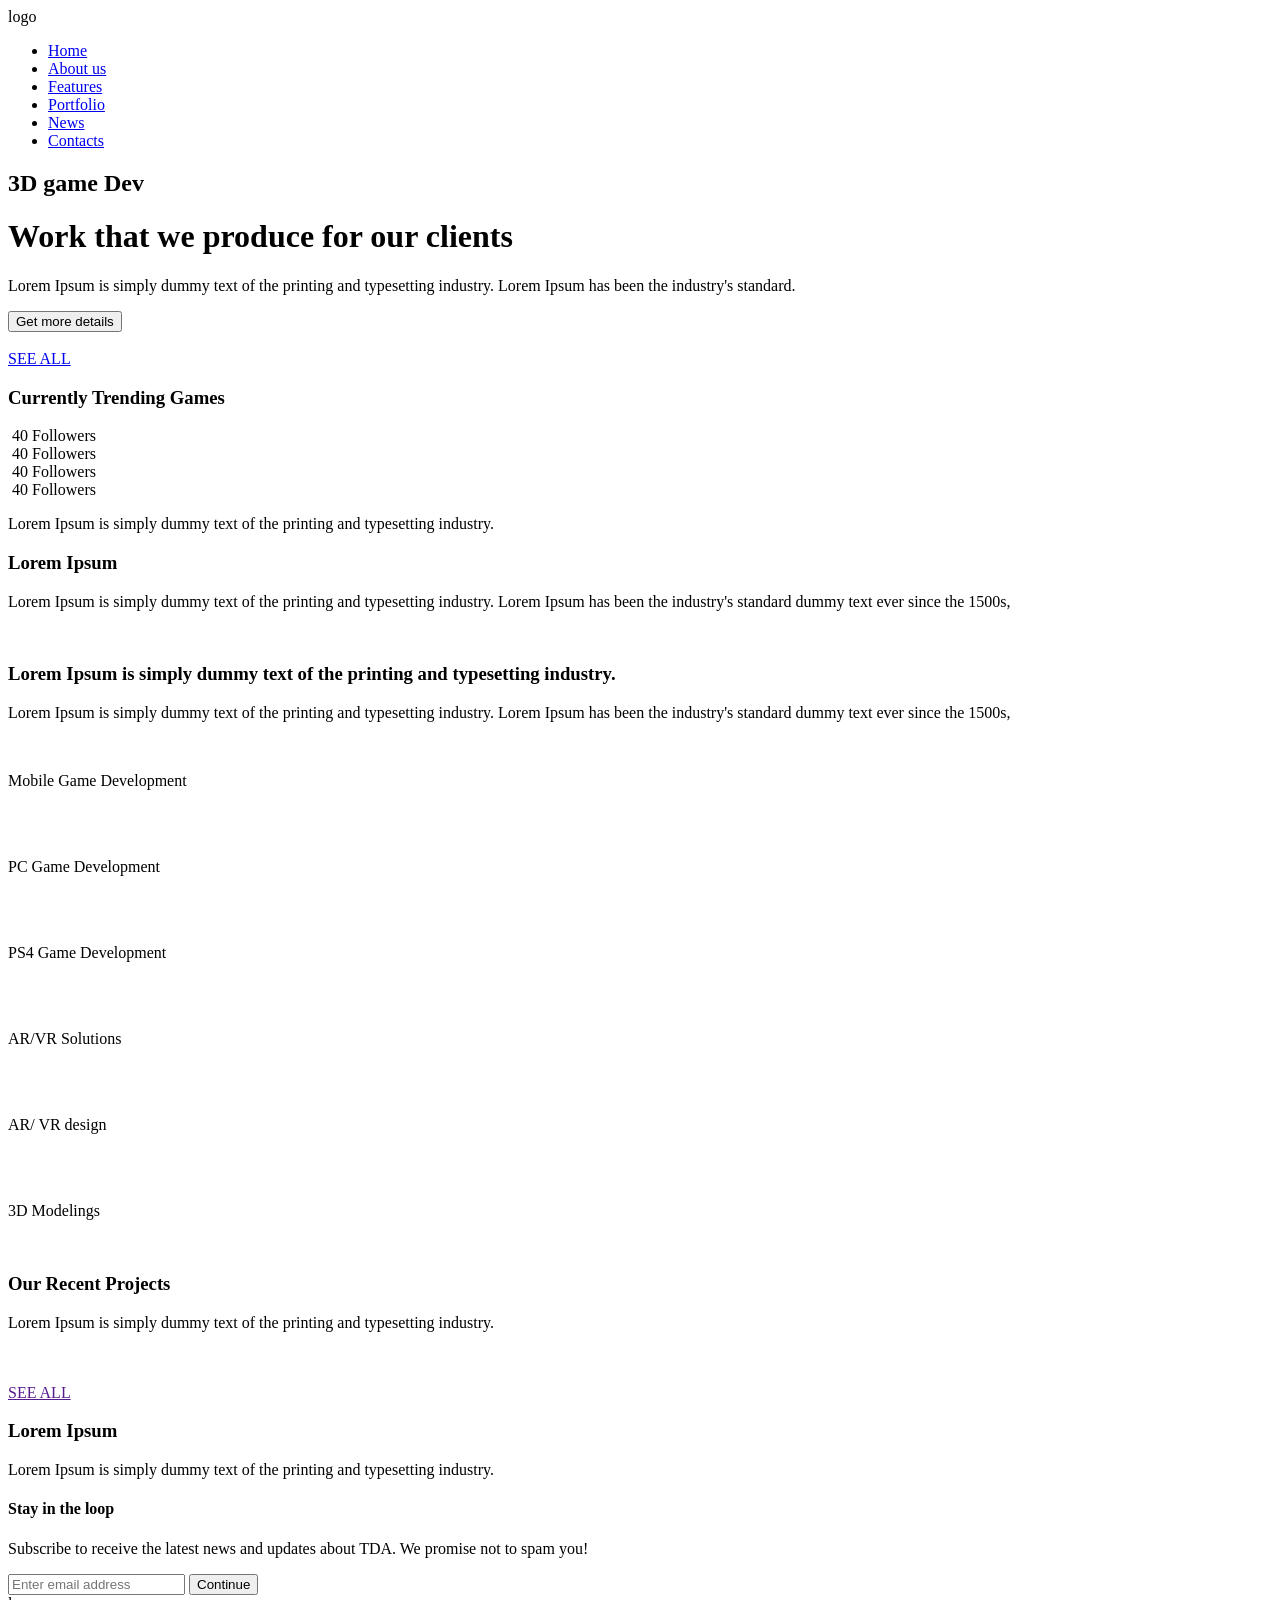
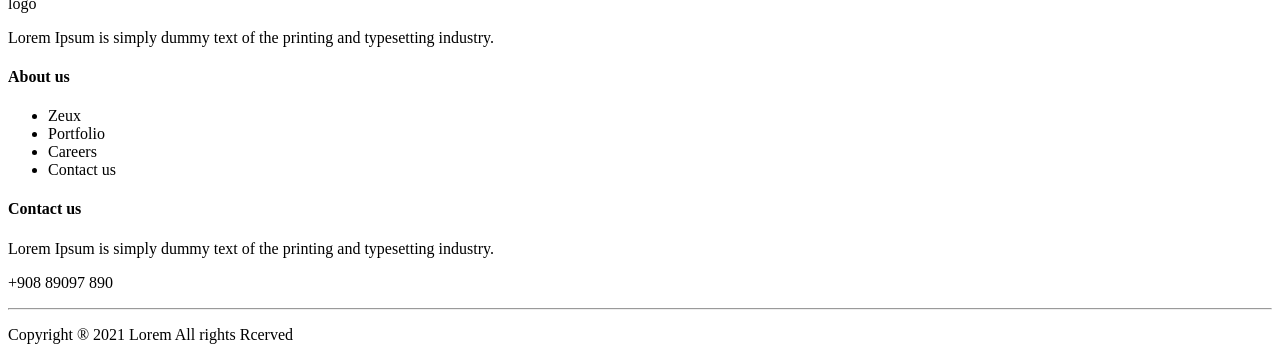
==== index.html @ 7bbe7b7e "Add files via upload" ====
<!DOCTYPE html>
<html lang="en">

<head>
    <meta charset="UTF-8">
    <meta name="viewport" content="width=device-width, initial-scale=1.0">
    <title>Game Website</title>
    <link rel="stylesheet" href="css/main.css">
</head>

<body>
    <div class="wrapper">
        <header class="container">
            <span class="logo">logo</span>
            <div class="burger" id="burgerBtn">
                <span></span><span></span><span></span>
            </div>
            <nav id="mainNav">
                <ul>
                    <li class="active"><a href="index.html">Home</a></li>
                    <li><a href="about.html">About us</a></li>
                    <li><a href="#features">Features</a></li>
                    <li><a href="#">Portfolio</a></li>
                    <li><a href="#">News</a></li>
                    <li class="btn"><a href="contacts.html">Contacts</a></li>
                </ul>
            </nav>
        </header>

        <div class="hero container">
            <div class="hero--info">
                <h2>3D game Dev</h2>
                <h1>Work that we produce for our clients</h1>
                <p>Lorem Ipsum is simply dummy text of the printing and typesetting industry. Lorem Ipsum has been the industry's standard.
                </p>
                <button class="btn">Get more details</button>
            </div>
            <img src="img/joystick.svg" alt="">
        </div>
           
        <div class="container trending">
            <a href="#" class="see-all">SEE ALL</a>
            <h3>Currently Trending Games</h3>

            <div class="games">
                <div class="block">
                    <img src="img/game1.png" alt="">
                    <span><img src="img/fire.svg" alt="">40 Followers</span>
                </div>
                <div class="block">
                    <img src="img/game2.png" alt="">
                    <span><img src="img/fire.svg" alt="">40 Followers</span>
                </div>
                <div class="block">
                    <img src="img/game3.png" alt="">
                    <span><img src="img/fire.svg" alt="">40 Followers</span>
                </div>
                <div class="block">
                    <img src="img/game4.png" alt="">
                    <span><img src="img/fire.svg" alt="">40 Followers</span>
                </div>
            </div>   
        </div>

        <div class="container big-text">
            <p>Lorem Ipsum is simply dummy text of the printing and typesetting industry.</p>
        </div>

        <div class="container banner">
            <h3>Lorem Ipsum</h3>
            <p>Lorem Ipsum is simply dummy text of the printing and typesetting industry. Lorem Ipsum has been the industry's standard dummy text ever since the 1500s,</p>
            <img src="img/banner.png" alt="">
        </div>
    </div>

    <div class="features" id="features">
        <div class="container">
            <h3>Lorem Ipsum is simply dummy text of the printing and typesetting industry.</h3>
            <p>Lorem Ipsum is simply dummy text of the printing and typesetting industry. Lorem Ipsum has been the industry's standard dummy text ever since the 1500s,</p>
            <div class="info">
                <div class="block">
                    <img src="img/feature1.png" alt="">
                    <p>Mobile Game Development</p>
                    <img src="img/arrow.png" alt="">
                </div>
                <div class="block">
                    <img src="img/feature2.png" alt="">
                    <p>PC Game Development</p>
                    <img src="img/arrow.png" alt="">
                </div>
                <div class="block">
                    <img src="img/feature3.png" alt="">
                    <p>PS4 Game Development</p>
                    <img src="img/arrow.png" alt="">
                </div>
                <div class="block">
                    <img src="img/feature4.png" alt="">
                    <p>AR/VR Solutions</p>
                    <img src="img/arrow.png" alt="">
                </div>
                <div class="block">
                    <img src="img/feature5.png" alt="">
                    <p>AR/ VR design</p>
                    <img src="img/arrow.png" alt="">
                </div>
                <div class="block">
                    <img src="img/feature6.png" alt="">
                    <p>3D Modelings</p>
                    <img src="img/arrow.png" alt="">
                </div>
            </div>
        </div>
    </div>

    <div class="wrapper">
        <div class="container projects">
            <h3>Our Recent Projects</h3>
            <p>Lorem Ipsum is simply dummy text of the printing and typesetting industry.</p>
            <div class="images">
                <img src="img/projects1.png" alt="">
                <img src="img/projects2.png" alt="">
                <img src="img/projects3.png" alt="">
            </div>
            <div class="images">
                <img src="img/projects4.png" alt="">
                <img src="img/projects5.png" alt="">
                <img src="img/projects6.png" alt="">
            </div>
            <a href="" class="see-all">SEE ALL</a>
        </div>

        <div class="container email">
            <h3>Lorem Ipsum</h3>
            <p>Lorem Ipsum is simply dummy text of the printing and typesetting industry.</p>
            <div class="block">
                <div>
                    <h4>Stay in the loop</h4>
                    <p>Subscribe to receive the latest news and updates about TDA. We promise not to spam you!</p>
                </div>
                <form onsubmit="event.preventDefault(); checkEmail();">
                    <input type="email" id="emailField" placeholder="Enter email address" required>
                    <button type="submit">Continue</button>
                </form>
            </div>
        </div>
    </div>

    <footer>
        <div class="blocks container">
            <div>
                <span class="logo">logo</span>
                <p>Lorem Ipsum is simply dummy text of the printing and typesetting industry. </p>
            </div>
            <div>
                <h4>About us</h4>
                <ul>
                    <li>Zeux</li>
                    <li>Portfolio</li>
                    <li>Careers</li>
                    <li>Contact us</li>
                </ul>
            </div>
            <div>
                <h4>Contact us</h4>
                <p>Lorem Ipsum is simply dummy text of the printing and typesetting industry.</p>
                <p>+908 89097 890</p>
            </div>
        </div>
        <hr>
        <p>Copyright ® 2021 Lorem All rights Rcerved</p>
    </footer>

    <script>
        // Бургер-меню
        const burger = document.getElementById('burgerBtn');
        const nav = document.getElementById('mainNav');
        function toggleMenu() { nav.classList.toggle('open'); document.body.classList.toggle('menu-open'); }
        function closeMenu() { nav.classList.remove('open'); document.body.classList.remove('menu-open'); }
        if (burger) burger.addEventListener('click', toggleMenu);
        document.addEventListener('keydown', function(e) { if (e.key === 'Escape' && nav.classList.contains('open')) closeMenu(); });
        document.querySelectorAll('#mainNav ul li a').forEach(link => {
            link.addEventListener('click', function() { if (nav.classList.contains('open')) closeMenu(); });
        });
        document.querySelectorAll('a[href^="#"]').forEach(anchor => {
            anchor.addEventListener('click', function(e) {
                const targetId = this.getAttribute('href');
                if (targetId === '#') return;
                const targetElement = document.querySelector(targetId);
                if (targetElement) { e.preventDefault(); targetElement.scrollIntoView({ behavior: 'smooth' }); }
            });
        });
        const currentPath = window.location.pathname.split('/').pop();
        const menuItems = document.querySelectorAll('#mainNav ul li');
        menuItems.forEach(item => {
            const link = item.querySelector('a');
            if (link) {
                const href = link.getAttribute('href');
                if (href === currentPath || (currentPath === '' && href === 'index.html')) {
                    menuItems.forEach(li => li.classList.remove('active'));
                    item.classList.add('active');
                }
            }
        });
        function checkEmail() {
            let email = document.querySelector('#emailField').value;
            if (!email.includes('@')) alert('Нет символа @');
            else if (!email.includes('.')) alert('Нет символа .');
            else alert('Все отлично!');
        }
    </script>
</body>

</html>
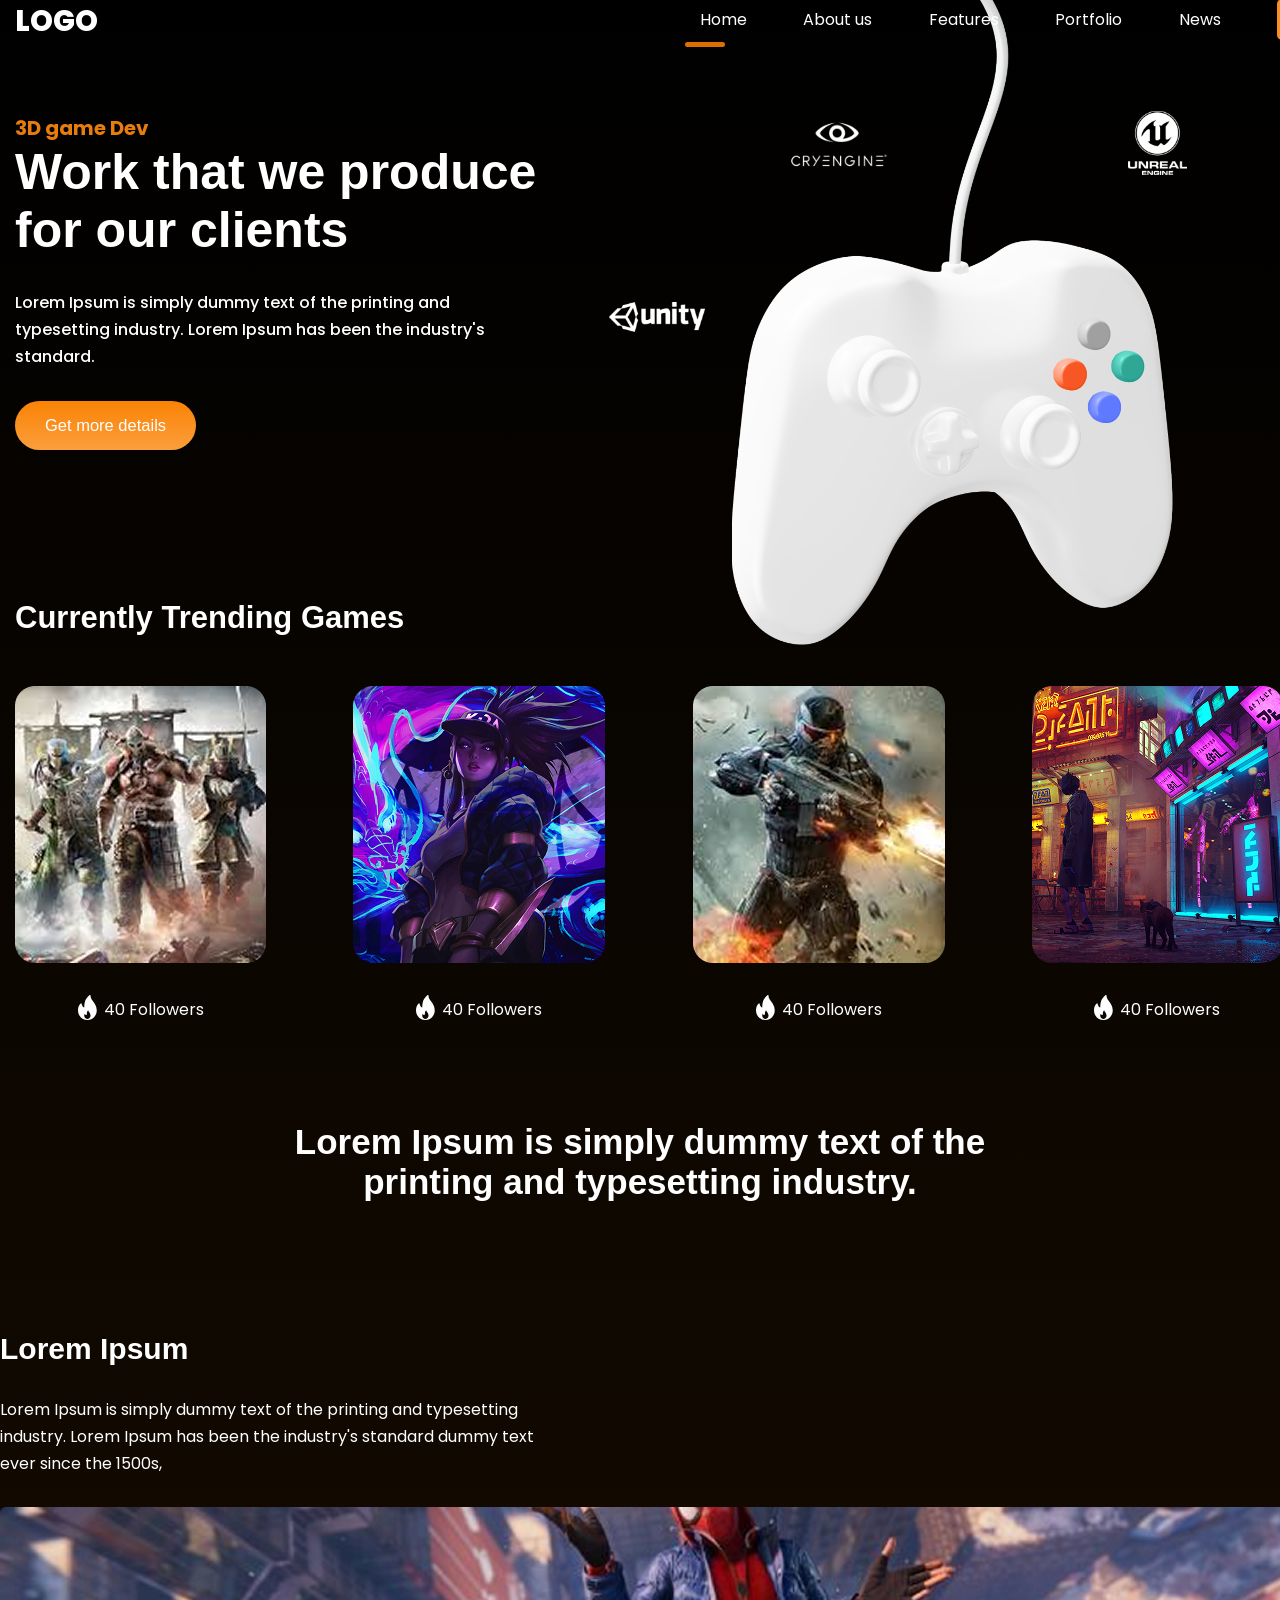
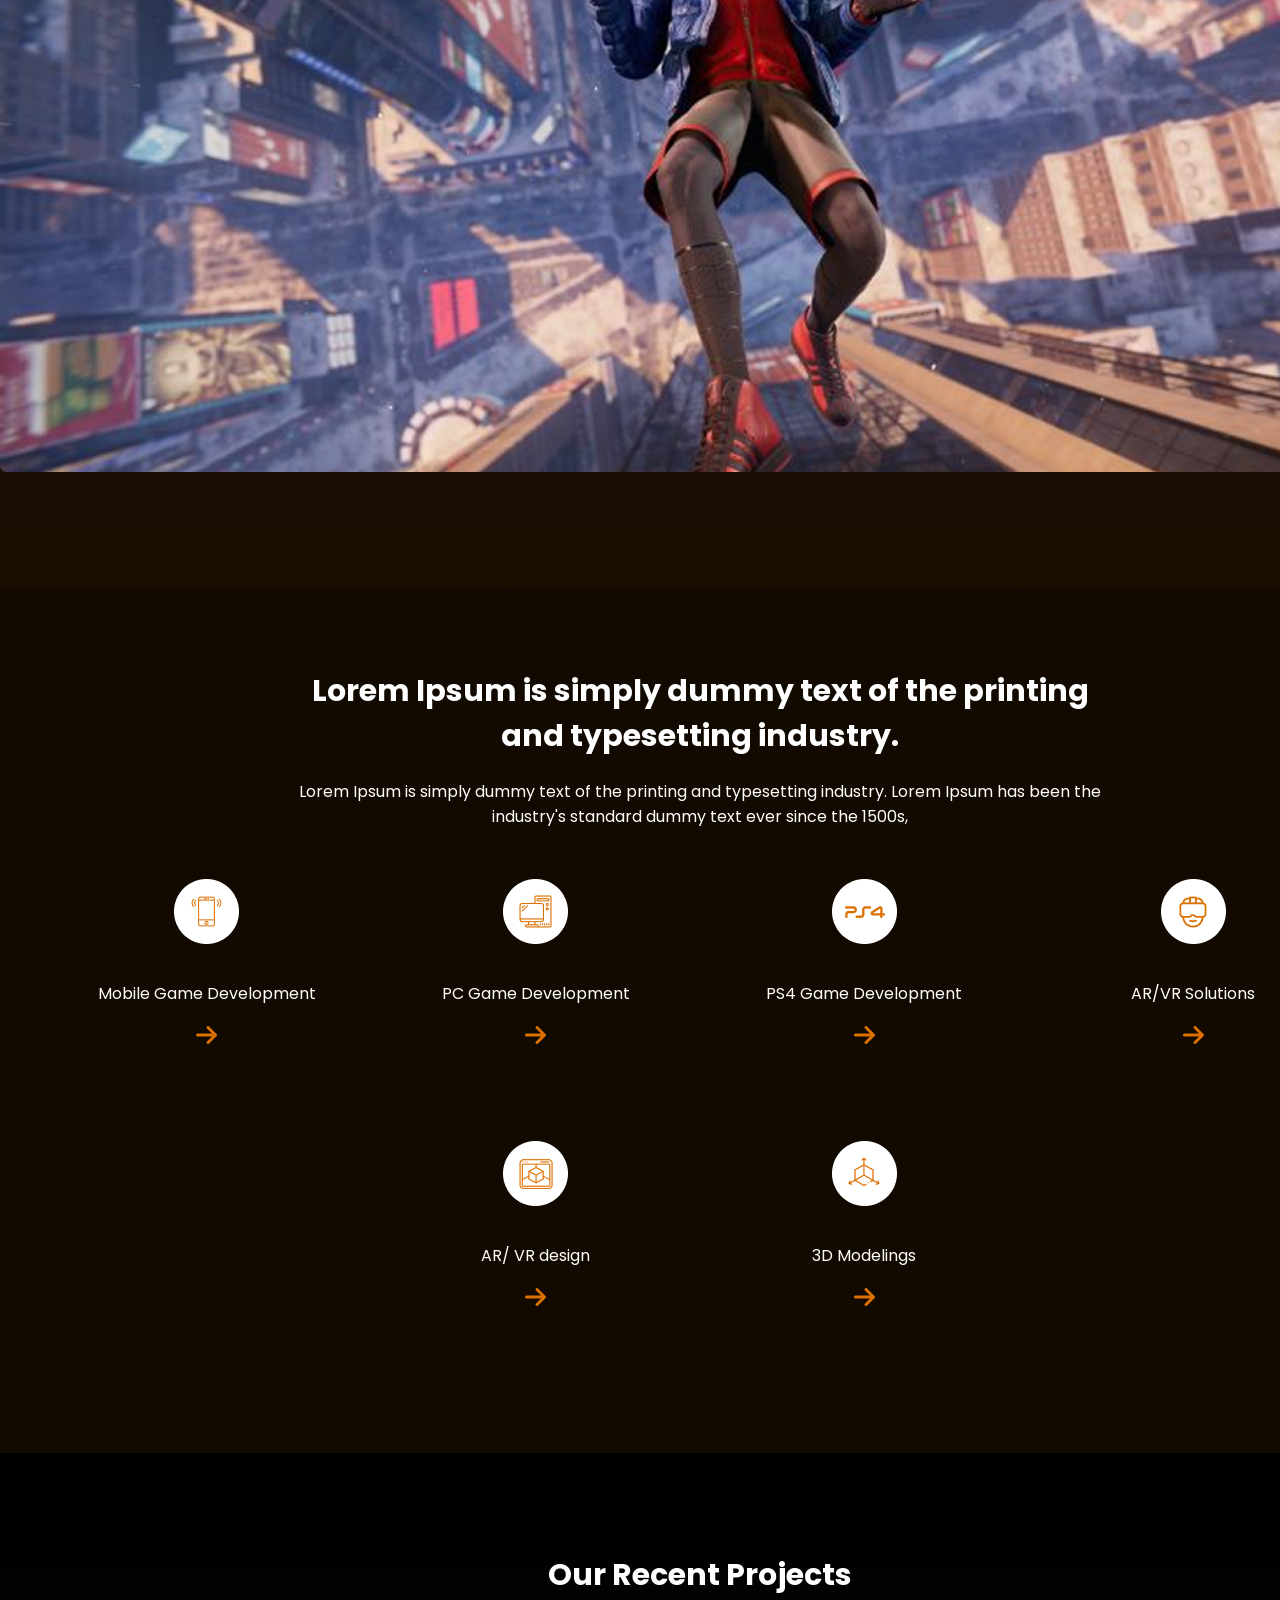
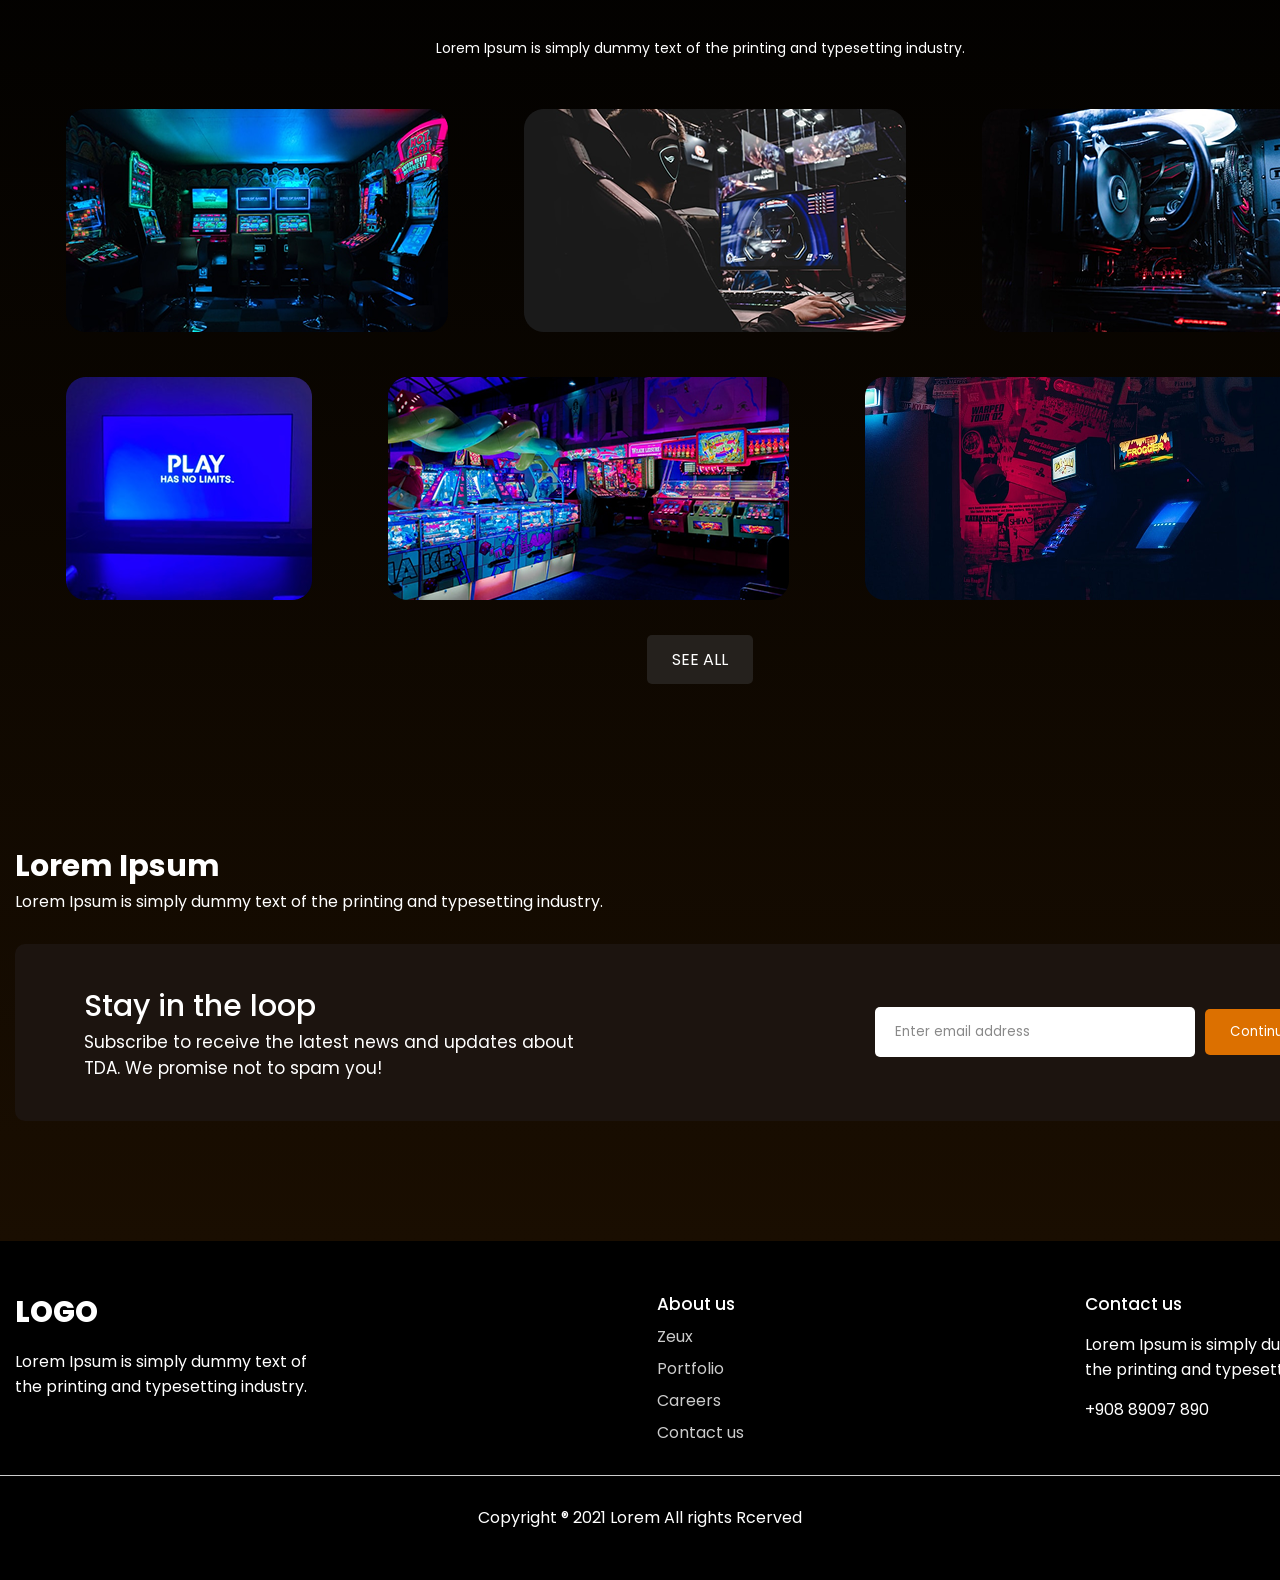
==== commit e3aef294: "Update index.html" ====
--- a/index.html
+++ b/index.html
@@ -171,7 +171,7 @@
     </footer>
 
     <script>
-        // Бургер-меню
+        
         const burger = document.getElementById('burgerBtn');
         const nav = document.getElementById('mainNav');
         function toggleMenu() { nav.classList.toggle('open'); document.body.classList.toggle('menu-open'); }
@@ -210,4 +210,4 @@
     </script>
 </body>
 
-</html>+</html>
--- a/css/main.css
+++ b/css/main.css
@@ -0,0 +1,703 @@
+@import url('https://fonts.googleapis.com/css2?family=Poppins:wght@400;500;700;800&display=swap');
+
+* {
+    margin: 0;
+    padding: 0;
+}
+
+body {
+    font-family: 'Poppins', sans-serif;
+    font-weight: 400;
+    color: white;
+    font-size: 16px;
+    background: #120A01;
+}
+
+a {
+    text-decoration: none;
+}
+
+img {
+    max-width: 100%;
+}
+
+.wrapper {
+    background: linear-gradient(180deg,rgba(0, 0, 0, 1) 0%, rgba(26, 14, 1, 1) 100%);
+    width: 100%;
+    overflow-x: hidden;
+}
+
+.container {
+    width: 1400px;
+    margin: 0 auto;
+    padding: 0 15px;
+    box-sizing: border-box;
+}
+
+header { 
+    padding: 50px 0;
+    display: flex;
+    justify-content: space-between;
+    align-items: center;
+    flex-wrap: wrap;
+}
+
+header .logo,
+footer .blocks .logo {
+    text-transform: uppercase;
+    font-size: 29px;
+    font-weight: 800;
+}
+
+/* Навигация */
+header nav {
+    width: 50%;
+}
+
+header nav ul {
+    list-style: none;
+    display: flex;
+    justify-content: space-between;
+    z-index: 2;
+    position: relative;
+}
+
+header nav ul li {
+    display: inline-block;
+}
+
+header nav ul li a {
+    color: white;
+    transition: all 0.3s ease;
+}
+
+header nav ul li.active::after{
+    content: '';
+    display: block;
+    width: 40px;
+    height: 5px;
+    background: #DC7000;
+    border-radius: 10px;
+    position: relative;
+    top: 10px;
+    left: -15px;
+}
+
+header nav ul li:not(.active):not(.btn) a:hover {
+    border-bottom: 5px solid #DC7000;
+    border-radius: 2px;
+}
+
+header nav ul li.btn a {
+    background: #FA9021;
+    padding: 9px 17px;
+    border-radius: 5px;
+    transition: all 500ms ease;
+}
+
+header nav ul li.btn a:hover {
+    background: #64240a;
+    transform: scale(1.05);
+}
+
+/* Бургер-кнопка */
+.burger {
+    display: none;
+    flex-direction: column;
+    cursor: pointer;
+    z-index: 100;
+}
+.burger span {
+    width: 30px;
+    height: 3px;
+    background: white;
+    margin: 4px 0;
+    transition: 0.3s;
+    border-radius: 3px;
+}
+
+/* Герой */
+.hero {
+    padding-bottom: 100px;
+    position: relative;
+    z-index: 1;
+}
+.hero--info {
+    width: 530px;
+    padding-top: 70px;
+}
+.hero--info h2 {
+    font-size: 20px;
+    font-weight: 600px;
+    color: #E87D0E;
+}
+.hero--info h1 {
+    font-size: 50px;
+    font-weight: 600;
+}
+.hero--info p {
+    font-weight: 500;
+    line-height: 170%;
+    margin: 30px 0;
+}
+.hero--info .btn, 
+.hero-about .info .btn {
+    background: linear-gradient(180deg,rgba(250, 131, 5, 1) 0%, rgba(251, 158, 60, 1) 100%);
+    color: white;
+    border-radius: 50px;
+    padding: 15px 30px;
+    border: 0;
+    transition: all 500ms ease;
+    font-size: 16.5px;
+}
+.hero--info .btn:hover,
+.hero-about .info .btn:hover {
+    cursor: pointer;
+    transform: scale(1.1);
+}
+.hero img {
+    position: absolute;
+    top: -150px;
+    right: 0;
+}
+
+/* Trending */
+.trending {
+    padding-top: 50px;
+}
+.trending h3 {
+    font-weight: 600;
+    font-size: 31px;
+}
+.trending .see-all {
+    color: white;
+    background: #25211d;
+    border-radius: 5px;
+    padding: 12px 23px;
+    float: right;
+    display: block;
+    transition: all 500ms ease;
+}
+.trending .see-all:hover {
+    transform: scale(1.1);
+}
+.trending .games {
+    display: flex;
+    justify-content: space-between;
+    flex-wrap: wrap;
+    padding: 50px 0;
+}
+.trending .games .block {
+    transition: transform 0.3s ease, box-shadow 0.3s ease;
+    border-radius: 15px;
+    overflow: hidden;
+}
+.trending .games .block:hover {
+    transform: translateY(-10px);
+    box-shadow: 0 15px 30px rgba(0,0,0,0.5);
+}
+.trending .games span{
+    display: block;
+    text-align: center;
+    margin-top: 20px;
+}
+.trending .games span img {
+    position: relative;
+    top: 5px;
+    margin-right: 7px;
+}
+
+/* Big text */
+.big-text{
+    font-size: 35px;
+    font-weight: 600;
+    padding: 50px 0;
+    text-align: center;
+    width: 800px;
+    max-width: 100%;
+    margin: 0 auto;
+}
+.banner {
+    padding: 80px 0;
+}
+.banner h3 {
+    font-size: 30px;
+    font-weight: 600;
+    margin-bottom: 30px;
+}
+.banner p {
+    line-height: 170%;
+    margin-bottom: 30px;
+    width: 550px;
+    max-width: 100%;
+}
+.banner img {
+    width: 100%;
+    margin-bottom: 30px;
+}
+
+/* Features */
+.features {
+    background: url(/img/background.png) no-repeat center center fixed;
+    background-size: cover;
+    padding: 80px 0;
+}
+.features h3, 
+.features p {
+    margin-bottom: 20px;
+    text-align: center;
+    max-width: 830px;
+    margin-left: auto;
+    margin-right: auto;
+}
+.features h3 {
+    font-size: 30px;
+}
+.features .info {
+    display: flex;
+    justify-content: center;
+    flex-wrap: wrap;
+}
+.features .info .block {
+    text-align: center;
+    width: 20%;
+    margin: 30px 2%;
+    transition: transform 0.3s ease;
+}
+.features .info .block:hover {
+    transform: scale(1.05);
+}
+.features .info .block img {
+    margin-bottom: 30px;
+}
+
+/* Projects */
+.projects {
+    padding: 100px 0;
+}
+.projects h3 {
+    font-size: 30px;
+    text-align: center;
+}
+.projects p {
+    font-size: 14px;
+    margin: 40px 0;
+    text-align: center;
+}
+.projects .images {
+    display: flex;
+    justify-content: space-evenly;
+    flex-wrap: wrap;
+    margin-bottom: 25px;
+}
+.projects .images img {
+    margin: 10px;
+    transition: transform 0.3s ease;
+}
+.projects .images img:hover {
+    transform: scale(1.02);
+}
+.projects .see-all {
+    color: white;
+    background: #25211d;
+    border-radius: 5px;
+    padding: 12px 23px;
+    display: block;
+    transition: all 500ms ease;
+    width: 60px;
+    text-align: center;
+    margin: 0 auto;
+}
+.projects .see-all:hover {
+    transform: scale(1.1);
+}
+
+/* Email block */
+.email {
+    padding-bottom: 120px;
+}
+.email h3 {
+    margin-top: 60px;
+    font-size: 30px;
+}
+.email .block {
+    background: #1C140F;
+    margin-top: 30px;
+    border-radius: 10px;
+    padding: 40px 5%;
+    display: flex;
+    justify-content: space-between;
+    align-items: center;
+    flex-wrap: wrap;
+    gap: 30px;
+}
+.email .block h4 {
+    font-size: 30px;
+    font-weight: 500;
+}
+.email .block p {
+    font-size: 17px;
+    max-width: 500px;
+}
+.email .block form {
+    display: flex;
+    flex-wrap: wrap;
+    gap: 10px;
+    align-items: center;
+}
+.email .block input {
+    background: white;
+    outline: none;
+    border: 0;
+    border-radius: 5px;
+    font-family: 'Poppins', sans-serif;
+    font-weight: 400;
+    padding: 15px 20px;
+    width: 280px;
+    color: #333;
+}
+.email .block input::placeholder {
+    color: #898989;
+}
+.email .block button {
+    background: #DC7000;
+    padding: 13px 25px;
+    border-radius: 5px;
+    transition: all 500ms ease;
+    cursor: pointer;
+    border: 0;
+    color: white;
+    font-family: 'Poppins', sans-serif;
+    font-weight: 400;
+}
+.email .block button:hover {
+    background: #64240a;
+}
+@media (max-width: 768px) {
+    .email .block {
+        flex-direction: column;
+        text-align: center;
+    }
+    .email .block form {
+        justify-content: center;
+    }
+}
+
+/* Страница о нас */
+.hero-about {
+    position: relative;
+}
+.hero-about .info {
+    width: 500px;
+    padding: 250px 0;
+}
+.hero-about .info h1 {
+    margin-bottom: 15px;
+    font-size: 30px;
+}
+.hero-about .info .btn {
+    margin-top: 20px;
+}
+.hero-about img {
+    position: absolute;
+    right: -250px;
+    top: 0;
+}
+.work {
+    padding: 80px 0;
+}
+.work h2 {
+    font-size: 25px;
+    margin-bottom: 40px;
+}
+.work .blocks {
+    display: flex;
+    justify-content: space-between;
+    flex-wrap: wrap;
+}
+.work .blocks .block {
+    width: 25%;
+    border-radius: 15px;
+    padding: 50px 35px;
+    background: #1C140F;
+    transition: transform 0.3s ease, box-shadow 0.3s ease;
+}
+.work .blocks .block:hover {
+    transform: translateY(-8px);
+    box-shadow: 0 10px 20px rgba(0,0,0,0.4);
+}
+.work .blocks .block h3 {
+    font-size: 20px;
+    margin: 20px 0;
+}
+.work .blocks .block .badge {
+    border-radius: 7px;
+    padding: 10px 20px;
+    display: inline-block;
+}
+.work .blocks .block .badge.purple { background: #560f67; }
+.work .blocks .block .badge.brown { background: #31190D; }
+.work .blocks .block .badge.green { background: #192A1D; }
+
+/* Страница контактов */
+.hero-contacts h1 {
+    text-align: center;
+    margin-top: 70px;
+    margin-bottom: 30px;
+    font-size: 33px;
+}
+.hero-contacts p {
+    text-align: center;
+}
+.hero-contacts img {
+    width: 70%;
+    margin: 80px 15%;
+}
+.feedback {
+    padding: 70px 0;
+    background: #1C140F;
+}
+.feedback h2 {
+    text-align: center;
+    font-weight: 400;
+    font-size: 30px;
+}
+.feedback p {
+    text-align: center;
+    margin-top: 10px;
+}
+.feedback form {
+    margin: 80px auto;
+    width: 600px;
+    max-width: 100%;
+}
+.feedback form .inline {
+    display: flex;
+    justify-content: space-between;
+    flex-wrap: wrap;
+}
+.feedback form .inline > div {
+    width: 48%;
+}
+.feedback form label {
+    color: #4F4F4F;
+    font-size: 14px;
+}
+.feedback form input, 
+.feedback form textarea {
+    background: #2c2420;
+    border-radius: 10px;
+    border: 0.6px solid #CECECE;
+    display: block;
+    outline: none;
+    width: 90%;
+    padding: 15px 10px;
+    color: #fff;
+    margin-top: 7px;
+    margin-bottom: 20px;
+    transition: border 0.3s;
+}
+.feedback form .one-line {
+    width: 96%;
+}
+.feedback form textarea {
+    resize: none;
+    height: 200px;
+}
+.error-message {
+    color: #ff8888;
+    font-size: 12px;
+    margin-top: -15px;
+    margin-bottom: 10px;
+}
+.feedback form button {
+    background: #DC7000;
+    border-radius: 5px;
+    border: 0;
+    float: right;
+    cursor: pointer;
+    color: white;
+    padding: 15px 35px;
+    transition: all 500ms ease;
+}
+.feedback form button:hover {
+    background: #64240a;
+    transform: scale(1.05);
+}
+
+/* Footer */
+footer {
+    background: black;
+    padding: 50px 0;
+}
+footer .blocks {
+    display: flex;
+    justify-content: space-between;
+    flex-wrap: wrap;
+}
+footer .blocks p {
+    width: 300px;
+    margin: 15px 0;
+}
+footer .blocks h4 {
+    font-weight: 500;
+    font-size: 17px;
+}
+footer .blocks ul {
+    list-style: none;
+}
+footer .blocks ul li {
+    margin-top: 7px;
+    opacity: 0.8;
+}
+footer hr {
+    margin: 30px 0;
+    border: 0;
+    height: 0.6px;
+    background: #ccc;
+}
+footer > p {
+    text-align: center;
+}
+
+/* ========== АДАПТИВНОСТЬ (MEDIA QUERIES) ========== */
+/* Планшеты и маленькие десктопы */
+@media (max-width: 1200px) {
+    .container {
+        width: 100%;
+        max-width: 1200px;
+    }
+    .hero img {
+        max-width: 40%;
+        top: -50px;
+    }
+    .hero--info {
+        width: 50%;
+    }
+    .hero--info h1 {
+        font-size: 40px;
+    }
+    .email .block input {
+        right: 0;
+        margin-top: 20px;
+        width: 100%;
+        padding-right: 30px;
+    }
+    .email .block {
+        flex-direction: column;
+        text-align: center;
+    }
+}
+
+/* Мобильные устройства (до 768px) */
+@media (max-width: 768px) {
+    .burger {
+        display: flex;
+    }
+    header nav {
+        position: fixed;
+        top: 0;
+        left: -100%;
+        width: 70%;
+        height: 100vh;
+        background: #0a0602;
+        z-index: 99;
+        transition: left 0.3s ease;
+        padding: 80px 20px;
+        box-shadow: 2px 0 10px rgba(0,0,0,0.5);
+    }
+    header nav.open {
+        left: 0;
+    }
+    header nav ul {
+        flex-direction: column;
+        gap: 30px;
+    }
+    header nav ul li {
+        display: block;
+        text-align: left;
+    }
+    header nav ul li.active::after {
+        left: 0;
+        top: 5px;
+        width: 30px;
+    }
+    body.menu-open {
+        overflow: hidden;
+    }
+    .hero {
+        flex-direction: column;
+        text-align: center;
+        padding-bottom: 50px;
+    }
+    .hero--info {
+        width: 100%;
+        padding-top: 20px;
+    }
+    .hero img {
+        position: static;
+        max-width: 80%;
+        margin: 30px auto 0;
+    }
+    .trending .games {
+        flex-direction: column;
+        gap: 30px;
+    }
+    .trending .games .block {
+        width: 100%;
+    }
+    .big-text {
+        width: 100%;
+        font-size: 28px;
+    }
+    .banner p {
+        width: 100%;
+    }
+    .features .info .block {
+        width: 40%;
+    }
+    .projects .images {
+        flex-direction: column;
+        align-items: center;
+    }
+    .work .blocks .block {
+        width: 100%;
+        margin-bottom: 20px;
+    }
+    .hero-about .info {
+        width: 100%;
+        padding: 80px 0;
+        text-align: center;
+    }
+    .hero-about img {
+        position: static;
+        margin-top: 30px;
+    }
+    .feedback form .inline > div {
+        width: 100%;
+    }
+    .feedback form {
+        width: 90%;
+    }
+    footer .blocks > div {
+        width: 100%;
+        margin-bottom: 30px;
+        text-align: center;
+    }
+    footer .blocks p {
+        width: 100%;
+    }
+}
+
+/* Очень маленькие телефоны */
+@media (max-width: 480px) {
+    .features .info .block {
+        width: 80%;
+    }
+    .hero--info h1 {
+        font-size: 32px;
+    }
+    .email .block input {
+        padding: 15px;
+    }
+}
